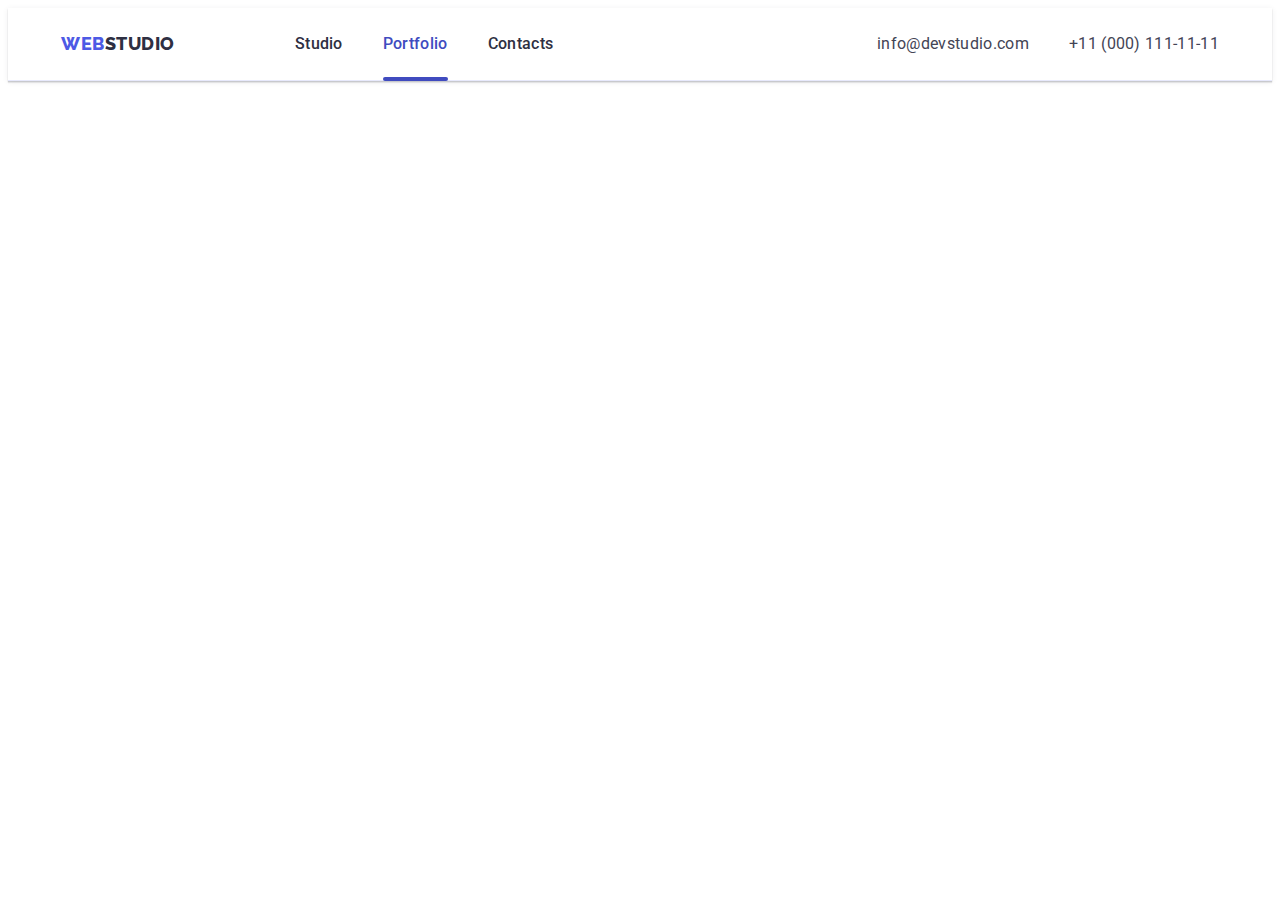
==== portfolio.html @ cad0b364 "First commit" ====
<!DOCTYPE html>
<html lang="en">
  <head>
    <meta charset="UTF-8" />
    <meta http-equiv="X-UA-Compatible" content="IE=edge" />
    <meta name="viewport" content="width=device-width, initial-scale=1.0" />
    <link rel="preconnect" href="https://fonts.googleapis.com" />
    <link rel="preconnect" href="https://fonts.gstatic.com" crossorigin />
    <link
      href="https://fonts.googleapis.com/css2?family=Raleway:wght@800&family=Roboto:wght@400;500;700&display=swap"
      rel="stylesheet"
    />
    <link
      rel="stylesheet"
      href="https://cdnjs.cloudflare.com/ajax/libs/modern-normalize/2.0.0/modern-normalize.min.css"
      integrity="sha512-4xo8blKMVCiXpTaLzQSLSw3KFOVPWhm/TRtuPVc4WG6kUgjH6J03IBuG7JZPkcWMxJ5huwaBpOpnwYElP/m6wg=="
      crossorigin="anonymous"
      referrerpolicy="no-referrer"
    />
    <link rel="stylesheet" href="./css/styles.css" />
    <link rel="stylesheet" href="./css/media.css" />
    <title>WebStudio Portfolio</title>
  </head>
  <body>
    <header class="page-header">
      <div class="container header-container">
        <nav class="header-navigation">
          <a href="./index.html" class="header-logo link"
            >Web<span class="header-logo-span">Studio</span></a
          >
          <ul class="header-menu list">
            <li class="header-menu-item">
              <a href="./index.html" class="header-menu-link link">Studio</a>
            </li>
            <li class="header-menu-item">
              <a href="./portfolio.html" class="header-menu-link link current"
                >Portfolio</a
              >
            </li>
            <li class="header-menu-item">
              <a href="" class="header-menu-link link">Contacts</a>
            </li>
          </ul>
        </nav>
        <address class="header-address">
          <ul class="header-menu-address list">
            <li class="header-menu-address-item">
              <a
                href="mailto:info@devstudio.com"
                class="header-address-link link"
                >info@devstudio.com</a
              >
            </li>
            <li class="header-menu-address-item">
              <a href="tel:+110001111111" class="header-address-link link"
                >+11 (000) 111-11-11</a
              >
            </li>
          </ul>
        </address>

        <button type="button" class="mobile-header-burger" data-menu-open>
          <svg class="mobile-burger-svg" height="32" width="32">
            <use href="./images/icons.svg#icon-mobile-burger"></use>
          </svg>
        </button>
      </div>

      <div class="mobile-menu is-hidden" data-menu>
        <div>
          <button
            type="button"
            class="modal-btn mobile-menu-close-btn"
            data-menu-close
          >
            <svg width="8" height="8" class="modal-btn-icon">
              <use href="./images/icons.svg#icon-close"></use>
            </svg>
          </button>

          <ul class="mobile-menu-list list">
            <li class="mobile-menu-item">
              <a href="./index.html" class="mobile-menu-link link">Studio</a>
            </li>
            <li class="mobile-menu-item">
              <a href="./portfolio.html" class="mobile-menu-link link current"
                >Portfolio</a
              >
            </li>
            <li class="mobile-menu-item">
              <a href="" class="mobile-menu-link link">Contacts</a>
            </li>
          </ul>
        </div>

        <div class="mobile-address-soc-container">
          <address class="mobile-menu-address">
            <ul class="mobile-menu-adr-list list">
              <li class="mobile-menu-adr-item">
                <a
                  href="tel:+110001111111"
                  class="mobile-address-link current-address-link link"
                  >+11 (000) 111-11-11</a
                >
              </li>
              <li class="mobile-menu-adr-item">
                <a
                  href="mailto:info@devstudio.com"
                  class="mobile-address-link link"
                  >info@devstudio.com</a
                >
              </li>
            </ul>
          </address>

          <div class="mobile-soc-container">
            <ul class="list mobile-menu-social-list">
              <li class="mobile-menu-social-item">
                <a href="" class="mobile-menu-social-link">
                  <svg width="24" height="24" class="mobile-menu-social-icon">
                    <use href="./images/icons.svg#icon-instagram"></use>
                  </svg>
                </a>
              </li>
              <li class="mobile-menu-social-item">
                <a href="" class="mobile-menu-social-link">
                  <svg width="24" height="24" class="mobile-menu-social-icon">
                    <use href="./images/icons.svg#icon-twitter"></use>
                  </svg>
                </a>
              </li>
              <li class="mobile-menu-social-item">
                <a href="" class="mobile-menu-social-link">
                  <svg width="24" height="24" class="mobile-menu-social-icon">
                    <use href="./images/icons.svg#icon-facebook"></use>
                  </svg>
                </a>
              </li>
              <li class="mobile-menu-social-item">
                <a href="" class="mobile-menu-social-link">
                  <svg width="24" height="24" class="mobile-menu-social-icon">
                    <use href="./images/icons.svg#icon-linkedin"></use>
                  </svg>
                </a>
              </li>
            </ul>
          </div>
        </div>
      </div>
    </header>

    <main>
      <!-- <section class="portfolio-projects">
        <div class="container portfolio-container">
          <h1 class="visually-hidden">Portfolio filter</h1>
          <ul class="portfolio-filter-list list">
            <li class="filter-list-item">
              <button type="button" class="filter-list-btn">All</button>
            </li>
            <li class="filter-list-item">
              <button type="button" class="filter-list-btn">Web Site</button>
            </li>
            <li class="filter-list-item">
              <button type="button" class="filter-list-btn">App</button>
            </li>
            <li class="filter-list-item">
              <button type="button" class="filter-list-btn">Design</button>
            </li>
            <li class="filter-list-item">
              <button type="button" class="filter-list-btn">Marketing</button>
            </li>
          </ul>

          <ul class="portfolio-projects-list list">
            <li class="projects-list-item">
              <a href="" class="projects-links link">
                <div class="project-image-container">
                  <img
                    src="./images/portfolio_1.jpg"
                    alt="Example of cashless payment on iPhone"
                    width="360"
                    height="300"
                  />
                  <p class="project-cover-text">
                    14 Stylish and User-Friendly App Design Concepts · Task
                    Manager App · Calorie Tracker App · Exotic Fruit Ecommerce
                    App · Cloud Storage App
                  </p>
                </div>
                <div class="project-item-container">
                  <h2 class="projects-list-title">
                    Banking App Interface Concept
                  </h2>
                  <p class="projects-list-text">App</p>
                </div></a
              >
            </li>
            <li class="projects-list-item">
              <a href="" class="projects-links link">
                <div class="project-image-container">
                  <img
                    src="./images/portfolio_2.jpg"
                    alt="Example of cashless payment on iPhone"
                    width="360"
                    height="300"
                  />
                  <p class="project-cover-text">
                    14 Stylish and User-Friendly App Design Concepts · Task
                    Manager App · Calorie Tracker App · Exotic Fruit Ecommerce
                    App · Cloud Storage App
                  </p>
                </div>
                <div class="project-item-container">
                  <h2 class="projects-list-title">Cashless Payment</h2>
                  <p class="projects-list-text">Marketing</p>
                </div></a
              >
            </li>
            <li class="projects-list-item">
              <a href="" class="projects-links link">
                <div class="project-image-container">
                  <img
                    src="./images/portfolio_3.jpg"
                    alt="Example of cashless payment on iPhone"
                    width="360"
                    height="300"
                  />
                  <p class="project-cover-text">
                    14 Stylish and User-Friendly App Design Concepts · Task
                    Manager App · Calorie Tracker App · Exotic Fruit Ecommerce
                    App · Cloud Storage App
                  </p>
                </div>
                <div class="project-item-container">
                  <h2 class="projects-list-title">Meditation App</h2>
                  <p class="projects-list-text">App</p>
                </div></a
              >
            </li>
            <li class="projects-list-item">
              <a href="" class="projects-links link">
                <div class="project-image-container">
                  <img
                    src="./images/portfolio_4.jpg"
                    alt="Example of cashless payment on iPhone"
                    width="360"
                    height="300"
                  />
                  <p class="project-cover-text">
                    14 Stylish and User-Friendly App Design Concepts · Task
                    Manager App · Calorie Tracker App · Exotic Fruit Ecommerce
                    App · Cloud Storage App
                  </p>
                </div>
                <div class="project-item-container">
                  <h2 class="projects-list-title">Taxi Service</h2>
                  <p class="projects-list-text">Marketing</p>
                </div></a
              >
            </li>
            <li class="projects-list-item">
              <a href="" class="projects-links link">
                <div class="project-image-container">
                  <img
                    src="./images/portfolio_5.jpg"
                    alt="Example of cashless payment on iPhone"
                    width="360"
                    height="300"
                  />
                  <p class="project-cover-text">
                    14 Stylish and User-Friendly App Design Concepts · Task
                    Manager App · Calorie Tracker App · Exotic Fruit Ecommerce
                    App · Cloud Storage App
                  </p>
                </div>
                <div class="project-item-container">
                  <h2 class="projects-list-title">Screen Illustrations</h2>
                  <p class="projects-list-text">Design</p>
                </div></a
              >
            </li>
            <li class="projects-list-item">
              <a href="" class="projects-links link">
                <div class="project-image-container">
                  <img
                    src="./images/portfolio_6.jpg"
                    alt="Example of cashless payment on iPhone"
                    width="360"
                    height="300"
                  />
                  <p class="project-cover-text">
                    14 Stylish and User-Friendly App Design Concepts · Task
                    Manager App · Calorie Tracker App · Exotic Fruit Ecommerce
                    App · Cloud Storage App
                  </p>
                </div>
                <div class="project-item-container">
                  <h2 class="projects-list-title">Online Courses</h2>
                  <p class="projects-list-text">Marketing</p>
                </div></a
              >
            </li>
            <li class="projects-list-item">
              <a href="" class="projects-links link">
                <div class="project-image-container">
                  <img
                    src="./images/portfolio_7.jpg"
                    alt="Example of cashless payment on iPhone"
                    width="360"
                    height="300"
                  />
                  <p class="project-cover-text">
                    14 Stylish and User-Friendly App Design Concepts · Task
                    Manager App · Calorie Tracker App · Exotic Fruit Ecommerce
                    App · Cloud Storage App
                  </p>
                </div>
                <div class="project-item-container">
                  <h2 class="projects-list-title">Instagram Stories Concept</h2>
                  <p class="projects-list-text">Design</p>
                </div></a
              >
            </li>
            <li class="projects-list-item">
              <a href="" class="projects-links link">
                <div class="project-image-container">
                  <img
                    src="./images/portfolio_8.jpg"
                    alt="Example of cashless payment on iPhone"
                    width="360"
                    height="300"
                  />
                  <p class="project-cover-text">
                    14 Stylish and User-Friendly App Design Concepts · Task
                    Manager App · Calorie Tracker App · Exotic Fruit Ecommerce
                    App · Cloud Storage App
                  </p>
                </div>
                <div class="project-item-container">
                  <h2 class="projects-list-title">Organic Food</h2>
                  <p class="projects-list-text">Web Site</p>
                </div></a
              >
            </li>
            <li class="projects-list-item">
              <a href="" class="projects-links link">
                <div class="project-image-container">
                  <img
                    src="./images/portfolio_9.jpg"
                    alt="Example of cashless payment on iPhone"
                    width="360"
                    height="300"
                  />
                  <p class="project-cover-text">
                    14 Stylish and User-Friendly App Design Concepts · Task
                    Manager App · Calorie Tracker App · Exotic Fruit Ecommerce
                    App · Cloud Storage App
                  </p>
                </div>
                <div class="project-item-container">
                  <h2 class="projects-list-title">Fresh Coffee</h2>
                  <p class="projects-list-text">Web Site</p>
                </div></a
              >
            </li>
          </ul>
        </div>
      </section> -->
    </main>

    <!-- <footer class="page-footer">
      <div class="container footer-container">
        <div class="footer-logo-container">
          <a href="./index.html" class="footer-logo link"
            >Web<span class="footer-logo-span">Studio</span></a
          >
          <p class="footer-text">
            Increase the flow of customers and sales for your business with
            digital marketing & growth solutions.
          </p>
        </div>
        <div class="footer-social-container">
          <p class="footer-subtitle">Social media</p>
          <ul class="list footer-social-list">
            <li class="footer-social-item">
              <a href="" class="link footer-social-link">
                <svg width="24" height="24" class="footer-icon">
                  <use href="./images/icons.svg#icon-instagram"></use>
                </svg>
              </a>
            </li>
            <li class="footer-social-item">
              <a href="" class="link footer-social-link">
                <svg width="24" height="24" class="footer-icon">
                  <use href="./images/icons.svg#icon-twitter"></use>
                </svg>
              </a>
            </li>
            <li class="footer-social-item">
              <a href="" class="link footer-social-link">
                <svg width="24" height="24" class="footer-icon">
                  <use href="./images/icons.svg#icon-facebook"></use>
                </svg>
              </a>
            </li>
            <li class="footer-social-item">
              <a href="" class="link footer-social-link">
                <svg width="24" height="24" class="footer-icon">
                  <use href="./images/icons.svg#icon-linkedin"></use>
                </svg>
              </a>
            </li>
          </ul>
        </div>
        <div class="footer-submit">
          <p class="footer-subtitle">Subscribe</p>
          <form class="footer-submit-form">
            <label class="footer-submit-label" for="footer-email">
              <input
                type="email"
                class="footer-submit-input"
                placeholder="E-mail"
                name="footer-email"
                id="footer-email"
            /></label>
            <button type="submit" class="footer-submit-button">
              Subscribe
              <svg width="24" height="24" class="footer-submit-icon">
                <use href="./images/icons.svg#icon-submit"></use>
              </svg>
            </button>
          </form>
        </div>
      </div>
    </footer> -->

    <script src="./js/mobile-menu.js"></script>
  </body>
</html>
---- css/styles.css ----
:root {
  --primary-brand-color: #4d5ae5;
  --pressed-state-color: #404bbf;
  --main-header-color: #2e2f42;
  --main-text-color: #434455;
  --alternative-white-color: #f4f4fd;
  --accent-white-color: #e7e9fc;
  --white-color: #ffffff;
  --icons-static-state: #8e8f99;
  --icons-pressed-green: #31d0aa;
  --modal-background: #fcfcfc;
}

body {
  font-family: "Roboto", sans-serif;
  color: var(--main-text-color);
  background-color: var(--white-color);
}
.link {
  text-decoration: none;
}
.list {
  list-style-type: none;
  margin-top: 0;
  margin-bottom: 0;
  padding-left: 0;
}
.visually-hidden {
  position: absolute;
  width: 1px;
  height: 1px;
  margin: -1px;
  border: 0;
  padding: 0;
  white-space: nowrap;
  clip-path: inset(100%);
  clip: rect(0 0 0 0);
  overflow: hidden;
}

p,
h1,
h2,
h3,
h4,
h5,
h6 {
  margin-top: 0;
  margin-bottom: 0;
}

img {
  display: block;
}

.container {
  width: 100%;
  max-width: 428px;
  padding-left: 15px;
  padding-right: 15px;
  margin: 0 auto;
}

/*-----------HEADER--------------*/
.page-header {
  border-bottom: 1px solid #e7e9fc;
  box-shadow: 0px 2px 1px rgba(46, 47, 66, 0.08),
    0px 1px 1px rgba(46, 47, 66, 0.16), 0px 1px 6px rgba(46, 47, 66, 0.08);
}
.header-container {
  display: flex;
  align-items: center;
}

.header-address {
  font-style: normal;
  display: flex;
  align-items: center;
}

.header-navigation {
  display: flex;
  align-items: center;
  flex-grow: 1;
}

.header-logo {
  font-family: "Raleway", sans-serif;
  font-weight: 800;
  font-size: 18px;
  line-height: 1.17;
  letter-spacing: 0.03em;
  text-transform: uppercase;
  color: var(--primary-brand-color);
  text-decoration: none;
  display: flex;
  align-items: center;
}

.mobile-header-burger {
  display: block;
  background-color: transparent;
  border: none;
  margin: 24px 0 24px auto;
  cursor: pointer;
}

.mobile-burger-svg {
  stroke: var(--main-header-color);
}

.header-menu {
  display: none;
}
.header-menu-address {
  display: none;
}
.header-menu-item {
}

.header-menu-link {
  display: block;
  padding: 24px 0;
}

.header-logo-span {
  color: var(--main-header-color);
}

.header-menu-link {
  font-weight: 500;
  font-size: 16px;
  line-height: 1.5;
  letter-spacing: 0.02em;
  color: var(--main-header-color);
  transition: color 250ms cubic-bezier(0.4, 0, 0.2, 1);
}

.header-menu-link:hover,
.header-menu-link:focus {
  color: var(--pressed-state-color);
}

.header-address-link:hover,
.header-address-link:focus {
  color: var(--pressed-state-color);
}

/*-----MOBILE MENU-----*/

.mobile-menu {
  overflow: auto;
  position: fixed;
  display: flex;
  justify-content: space-between;
  flex-direction: column;
  top: 0;
  z-index: 2;
  width: 100vw;
  height: 100vh;
  background-color: var(--white-color);
  padding-left: 40px;
  transition: transform 250ms cubic-bezier(0.4, 0, 0.2, 1);
}

.mobile-menu.is-hidden {
  transform: translateX(100%);
}

.modal-btn.mobile-menu-close-btn {
  display: block;
  position: static;
  margin: 24px 24px 32px auto;
  background-color: var(--alternative-white-color);
  border-color: rgba(46, 47, 66, 0.1);
}

.mobile-menu-item {
  margin-bottom: 40px;
}
.mobile-menu-link {
  color: var(--main-header-color);
  font-size: 36px;
  font-weight: 700;
  line-height: 40px;
  letter-spacing: 0.02em;
  text-transform: capitalize;
}

.mobile-menu-address {
  font-style: normal;
}

.mobile-menu-adr-item:not(:last-child) {
  margin-bottom: 40px;
}

.mobile-address-link.current-address-link {
  color: var(--primary-brand-color);
  font-size: 36px;
  font-weight: 700;
  line-height: 40px;
  letter-spacing: 0.02em;
  text-transform: capitalize;
}

.mobile-address-link {
  display: block;
  color: var(--main-text-color);
  text-decoration: none;
  font-size: 20px;
  font-weight: 500;
  line-height: 24px;
  letter-spacing: 0.02em;
}

.mobile-address-soc-container {
  display: flex;
  flex-direction: column;
  gap: 40px;
}

.mobile-menu-social-list {
  display: flex;
  gap: 56px;
  margin-bottom: 40px;
  align-items: center;
}
.mobile-menu-social-item {
  width: 40px;
  height: 40px;
}
.mobile-menu-social-link {
  display: flex;
  justify-content: center;
  align-items: center;
  width: 100%;
  height: 100%;
  background-color: var(--primary-brand-color);
  border-radius: 50%;
  transition: background-color 250ms cubic-bezier(0.4, 0, 0.2, 1);
}
.mobile-menu-social-icon {
  fill: var(--alternative-white-color);
}

.current {
  position: relative;
  color: var(--pressed-state-color);
}

/*------------WELCOME SECTION--------------*/
.welcome {
  padding: 112px 0;
  background-image: linear-gradient(
      rgba(46, 47, 66, 0.7),
      rgba(46, 47, 66, 0.7)
    ),
    url(../images/welcome_background_mob.jpg);
  background-repeat: no-repeat;
  background-position: center;
  background-size: cover;
  margin: 0 auto;
}
.welcome-title {
  font-size: 36px;
  font-weight: 700;
  line-height: 1.11;
  letter-spacing: 0.72px;
  text-align: center;
  text-transform: capitalize;
  max-width: 320px;
  margin: 0 auto;
  color: var(--white-color);
  margin-bottom: 72px;
}

.welcome-btn {
  font-family: "Roboto", sans-serif;
  font-weight: 500;
  font-size: 16px;
  line-height: 1.5;
  letter-spacing: 0.04em;
  color: var(--white-color);
  background-color: var(--primary-brand-color);
  cursor: pointer;
  display: block;
  border-radius: 4px;
  border: none;
  padding: 16px 32px;
  margin: 0 auto;
  min-width: 169px;
  transition: background-color 250ms cubic-bezier(0.4, 0, 0.2, 1);
}

.welcome-btn:hover,
.welcome-btn:focus {
  background-color: var(--pressed-state-color);
}

/*----------------BENEFITS--------------*/
.benefits {
  padding: 96px 0;
}

.benefits-list {
  display: flex;
  flex-direction: column;
  align-items: center;
  gap: 72px;
}

.benefits-list-item {
  max-width: 396px;
}

.benefits-list-title {
  font-size: 36px;
  font-weight: 700;
  line-height: 1.11;
  letter-spacing: 0.02em;
  text-transform: capitalize;
  margin-bottom: 8px;
  color: var(--main-header-color);
  text-align: center;
}

.benefits-list-text {
  font-size: 16px;
  font-weight: 500;
  line-height: 1.5;
  letter-spacing: 0.02em;
  color: var(--main-text-color);
}

.benefits-icon {
  display: none;
}

/*----------ABOUT US------------*/
.aboutus {
  display: none;
}
/*------------OUR TEAM------------------*/
.team {
  padding: 96px 0;
  background-color: var(--alternative-white-color);
}

.team-list {
  display: flex;
  flex-direction: column;
  gap: 72px;
  align-items: center;
}

.team-list-item {
  background-color: var(--white-color);
  max-width: 264px;
  border-radius: 0px 0px 4px 4px;
  box-shadow: 0px 2px 1px 0px rgba(46, 47, 66, 0.08),
    0px 1px 1px 0px rgba(46, 47, 66, 0.16),
    0px 1px 6px 0px rgba(46, 47, 66, 0.08);
}

.team-title {
  font-weight: 700;
  font-size: 36px;
  line-height: 1.11;
  text-align: center;
  letter-spacing: 0.02em;
  color: var(--main-header-color);
  text-transform: capitalize;
  margin-bottom: 72px;
}

.team-list-item-subtitle {
  font-weight: 500;
  font-size: 20px;
  line-height: 1.2;
  text-align: center;
  letter-spacing: 0.02em;
  color: var(--main-header-color);
  text-align: center;
  margin-bottom: 8px;
}

.team-list-item-text {
  font-size: 16px;
  line-height: 1.5;
  text-align: center;
  letter-spacing: 0.02em;
  color: var(--main-text-color);
  text-align: center;
}

.team-social-list {
  display: flex;
  flex-direction: row;
  gap: 24px;
  align-items: center;
  justify-content: center;
  margin-top: 8px;
}

.team-social-link {
  display: flex;
  justify-content: center;
  align-items: center;
  width: 100%;
  height: 100%;
  background-color: var(--primary-brand-color);
  border-radius: 50%;
  transition: background-color 250ms cubic-bezier(0.4, 0, 0.2, 1);
}

.team-social-icon {
  fill: var(--alternative-white-color);
}

.team-social-link:hover,
.team-social-link:focus {
  background-color: var(--pressed-state-color);
}

.team-social-item {
  width: 40px;
  height: 40px;
}

.team-member {
  padding: 32px 0;
}

/*--------------------CUSTOMERS-----------------*/

.customers {
  padding: 96px 0;
}

.customers-title {
  font-weight: 700;
  font-size: 36px;
  line-height: 1.11;
  text-align: center;
  letter-spacing: 0.02em;
  text-transform: capitalize;
  color: var(--main-header-color);
  margin-bottom: 72px;
}

.customers-list {
  display: flex;
  gap: 72px 16px;
  align-items: center;
  justify-content: center;
  flex-wrap: wrap;
}

.customers-list-item {
  width: calc((100% - 16px) / 2);
  height: 88px;
}

.customers-list-link {
  display: flex;
  align-items: center;
  justify-content: center;
  color: var(--icons-static-state);
  border: 1px solid var(--icons-static-state);
  border-radius: 4px;
  height: 100%;
  transition: border-color 250ms cubic-bezier(0.4, 0, 0.2, 1),
    color 250ms cubic-bezier(0.4, 0, 0.2, 1);
}

.customers-list-link:hover,
.customers-list-link:focus {
  color: var(--pressed-state-color);
  border-color: var(--pressed-state-color);
}

.customer-icon {
  fill: currentColor;
}

/*-------------------FOOTER----------------*/
.page-footer {
  padding: 96px 0;
  background-color: var(--main-header-color);
}

/* .page-footer {
  padding: 100px 0;
} */

.footer-text {
  font-size: 16px;
  line-height: 1.5;
  letter-spacing: 0.02em;
  color: var(--alternative-white-color);
  max-width: 264px;
}

.footer-logo {
  font-family: "Raleway", sans-serif;
  font-style: normal;
  font-weight: 800;
  font-size: 18px;
  line-height: 1.17;
  letter-spacing: 0.03em;
  text-transform: uppercase;
  color: var(--primary-brand-color);
  display: inline-block;
  margin-bottom: 16px;
}

.footer-logo-span {
  color: var(--alternative-white-color);
}

.footer-subtitle {
  color: var(--white-color);
  font-weight: 500;
  font-size: 16px;
  line-height: 1.5;
  margin-bottom: 16px;
  letter-spacing: 0.02em;
  text-align: center;
}

.footer-social-list {
  display: flex;
  gap: 16px;
}

.footer-social-item {
  width: 40px;
  height: 40px;
}
.footer-social-link {
  display: flex;
  width: 100%;
  height: 100%;

  background-color: var(--primary-brand-color);
  border-radius: 50%;
  transition: background-color 250ms cubic-bezier(0.4, 0, 0.2, 1);
  align-items: center;
  justify-content: center;
}

/* .footer-social-container {
  margin-right: 80px;
} */

.footer-icon {
  fill: var(--alternative-white-color);
}

.footer-social-link:hover,
.footer-social-link:focus {
  background-color: var(--icons-pressed-green);
}

.footer-container {
  display: flex;
  flex-direction: column;
  gap: 72px;
  align-items: center;
}

.footer-logo-container {
  display: flex;
  flex-direction: column;
  align-items: center;
}

/* .footer-logo-container {
  margin-right: 120px;
} */

.footer-submit-form {
  display: flex;
  flex-direction: column;
  align-items: center;
  gap: 16px;
}

/* .footer-submit-form {
  display: flex;
  gap: 24px;
} */

.footer-submit-label {
}

.footer-submit-button:hover,
.footer-submit-button:focus {
  background-color: var(--pressed-state-color);
}

.footer-submit-input {
  width: 398px;
  height: 40px;
  background-color: transparent;
  border: 1px solid rgba(255, 255, 255, 0.6);
  border-radius: 4px;
  padding-left: 16px;
  font-weight: 400;
  font-size: 12px;
  line-height: 1.5;
  letter-spacing: 0.04em;
  color: rgba(255, 255, 255, 0.3);
  filter: drop-shadow(0px 4px 4px rgba(0, 0, 0, 0.15));
}

/* .footer-submit-input {
  width: 264px;
  height: 40px;
  background-color: transparent;
  border: 1px solid var(--white-color);
  border-radius: 4px;
  padding-left: 16px;
  font-weight: 400;
  font-size: 12px;
  line-height: 1.5;
  letter-spacing: 0.04em;
  color: var(--white-color);
  filter: drop-shadow(0px 4px 4px rgba(0, 0, 0, 0.15));
} */

.footer-submit-input::placeholder {
  color: rgba(255, 255, 255, 0.3);
}

/* .footer-submit-input::placeholder {
  color: var(--white-color);
} */

.footer-submit-button {
  max-width: 165px;
  height: 40px;
  background-color: var(--primary-brand-color);
  color: var(--white-color);
  border: none;
  border-radius: 4px;
  display: flex;
  align-items: center;
  justify-content: center;
  font-style: normal;
  font-weight: 500;
  font-size: 16px;
  line-height: 1.5;
  letter-spacing: 0.04em;
  transition: background-color 250ms cubic-bezier(0.4, 0, 0.2, 1);
  cursor: pointer;
}

.footer-submit-icon {
  margin-left: 16px;
  fill: var(--white-color);
}

.footer-input-container {
  display: flex;
  flex-direction: column;
}
/*----------PORTFOLIO FILTER--------------*/
.portfolio-projects {
  padding-top: 96px;
  padding-bottom: 120px;
}

.portfolio-filter-list {
  display: flex;
  gap: 24px;
  align-items: center;
  justify-content: center;
  margin-bottom: 72px;
}

.filter-list-btn {
  font-family: "Roboto", sans-serif;
  font-weight: 500;
  font-size: 16px;
  line-height: 1.5;
  text-align: center;
  letter-spacing: 0.04em;
  color: var(--primary-brand-color);
  background-color: var(--alternative-white-color);
  border: 1px solid var(--accent-white-color);
  cursor: pointer;
  padding: 12px 24px;
  border-radius: 4px;
  border: 1px solid #e7e9fc;
  transition: color 250ms cubic-bezier(0.4, 0, 0.2, 1),
    background-color 250ms cubic-bezier(0.4, 0, 0.2, 1),
    border-color 250ms cubic-bezier(0.4, 0, 0.2, 1),
    box-shadow 250ms cubic-bezier(0.4, 0, 0.2, 1);
}

.filter-list-btn:hover,
.filter-list-btn:focus {
  color: var(--white-color);
  background-color: var(--pressed-state-color);
  border: 1px solid transparent;
  box-shadow: 0px 3px 1px rgba(0, 0, 0, 0.1), 0px 2px 1px rgba(0, 0, 0, 0.08),
    0px 2px 2px rgba(0, 0, 0, 0.12);
}

/*------------PORTFOLIO PROJECTS---------------*/
.project-image-container {
  position: relative;
  overflow: hidden;
}

.projects-links {
  display: block;
  transition: box-shadow 250ms cubic-bezier(0.4, 0, 0.2, 1);
}

.project-cover-block {
}

.projects-links:hover .project-cover-text,
.projects-links:focus .project-cover-text {
  transform: translateY(0);
}

.project-cover-text {
  font-size: 16px;
  line-height: 1.5;
  letter-spacing: 0.02em;
  color: var(--alternative-white-color);
  position: absolute;
  background-color: var(--primary-brand-color);
  top: 0;
  left: 0;
  padding: 40px 32px;
  height: 100%;
  transform: translateY(100%);
  transition: transform 250ms cubic-bezier(0.4, 0, 0.2, 1);
}
.portfolio-projects-list {
  display: flex;
  flex-wrap: wrap;
  column-gap: 24px;
  row-gap: 48px;
  justify-content: center;
}

.projects-list-title {
  font-weight: 500;
  font-size: 20px;
  line-height: 1.2;
  letter-spacing: 0.02em;
  margin-bottom: 8px;
  color: var(--main-header-color);
}

.projects-list-text {
  font-size: 16px;
  line-height: 1.5;
  letter-spacing: 0.02em;
  color: var(--main-text-color);
}

.projects-list-item {
}

.project-item-container {
  padding: 32px 16px;
  border: 1px solid #e7e9fc;
  border-top: none;
}

.projects-links:hover,
.projects-links:focus {
  box-shadow: 0px 1px 6px rgba(46, 47, 66, 0.08),
    0px 1px 1px rgba(46, 47, 66, 0.16), 0px 2px 1px rgba(46, 47, 66, 0.08);
}

/*----------------BACKDROP------------*/
.backdrop {
  width: 100%;
  height: 100%;
  background-color: rgba(46, 47, 66, 0.4);
  position: fixed;
  top: 0;
  transition: opacity 250ms cubic-bezier(0.4, 0, 0.2, 1),
    visibility 250ms cubic-bezier(0.4, 0, 0.2, 1);
}

.modal {
  position: absolute;
  top: 50%;
  left: 50%;
  transform: translate(-50%, -50%) scaleY(1);
  transition: transform 250ms cubic-bezier(0.4, 0, 0.2, 1);
  width: 392px;
  min-height: 584px;
  background-color: var(--modal-background);
  border-radius: 4px;
  box-shadow: 0px 1px 1px rgba(0, 0, 0, 0.14), 0px 1px 3px rgba(0, 0, 0, 0.12),
    0px 2px 1px rgba(0, 0, 0, 0.2);
  padding: 72px 16px 24px 16px;
}

.modal-subtitle {
  font-style: normal;
  font-weight: 500;
  font-size: 16px;
  line-height: 1.5;
  text-align: center;
  letter-spacing: 0.02em;
  margin-bottom: 16px;
  color: var(--main-header-color);
}

.backdrop.is-hidden .modal {
  transform: translate(-50%, -50%) scaleY(0);
}

.modal-btn {
  display: flex;
  align-items: center;
  justify-content: center;
  padding: 0;
  cursor: pointer;
  fill: var(--main-header-color);
  border-radius: 50%;
  width: 24px;
  height: 24px;
  border: 1px solid rgba(0, 0, 0, 0.1);
  background-color: var(--accent-white-color);
  position: absolute;
  right: 24px;
  top: 24px;
  transition: background-color 250ms cubic-bezier(0.4, 0, 0.2, 1),
    border 250ms cubic-bezier(0.4, 0, 0.2, 1);
}

.modal-btn-icon {
  transition: fill 250ms cubic-bezier(0.4, 0, 0.2, 1);
}

.modal-btn:hover,
.modal-btn:focus {
  border: none;
  background-color: var(--pressed-state-color);
  fill: var(--white-color);
}

.is-hidden {
  visibility: hidden;
  opacity: 0;
  pointer-events: none;
}
.modal-form {
}

.modal-field {
  margin-bottom: 8px;
}

.modal-field-textarea {
  margin-bottom: 16px;
}
.modal-label {
  font-weight: 400;
  font-size: 12px;
  line-height: 1.17;
  letter-spacing: 0.04em;
  color: var(--icons-static-state);
  margin-bottom: 4px;
  display: block;
}
.input-modal-container {
  position: relative;
}
.modal-input {
  width: 100%;
  height: 40px;
  border: 1px solid rgba(46, 47, 66, 0.4);
  border-radius: 4px;
  padding-left: 38px;
  background-color: transparent;
  transition: border-color 250ms cubic-bezier(0.4, 0, 0.2, 1);
  outline: transparent;
}

.modal-input:hover,
.modal-input:focus {
  border-color: var(--primary-brand-color);
}

.modal-input-icon {
  position: absolute;
  left: 16px;
  top: 50%;
  transform: translateY(-50%);
  fill: var(--main-header-color);
  transition: fill 250ms cubic-bezier(0.4, 0, 0.2, 1);
}

.modal-input:hover + .modal-input-icon,
.modal-input:focus + .modal-input-icon {
  fill: var(--primary-brand-color);
}

.textarea-modal-container {
}

.modal-textarea {
  width: 100%;
  height: 120px;
  outline: transparent;
  padding: 8px 16px;
  resize: none;
  border: 1px solid rgba(46, 47, 66, 0.4);
  border-radius: 4px;
  font-style: normal;
  font-weight: 400;
  font-size: 12px;
  line-height: 1.17;
  letter-spacing: 0.04em;
  transition: border-color 250ms cubic-bezier(0.4, 0, 0.2, 1);
  color: rgba(46, 47, 66, 0.4);
  background-color: transparent;
}

.modal-textarea:hover,
.modal-textarea:focus {
  border-color: var(--primary-brand-color);
}

.modal-textarea::placeholder {
  color: rgba(46, 47, 66, 0.4);
}

.input-modal-container {
}
.input-check {
}

.modal-field-checkbox {
  margin-bottom: 24px;
}

.custom-checkbox-span {
  width: 16px;
  height: 16px;
  border: 1px solid rgba(46, 47, 66, 0.4);
  border-radius: 2px;
  margin-right: 8px;
  fill: transparent;
  display: inline-flex;
  align-items: center;
  justify-content: center;
  cursor: pointer;
  transition: background-color 250ms cubic-bezier(0.4, 0, 0.2, 1),
    fill 250ms cubic-bezier(0.4, 0, 0.2, 1),
    border 250ms cubic-bezier(0.4, 0, 0.2, 1);
}
.input-check:checked + .modal-check-text span {
  background-color: var(--pressed-state-color);
  fill: var(--alternative-white-color);
  border: none;
}

.input-check:focus + .modal-check-text span,
.input-check:hover + .modal-check-text span {
  border-color: var(--pressed-state-color);
}

.modal-check-text {
  font-style: normal;
  font-weight: 400;
  font-size: 12px;
  line-height: 1.17;
  letter-spacing: 0.04em;
  color: var(--icons-static-state);
}

.privacy-link {
  text-decoration: underline;
  color: var(--primary-brand-color);
}

.modal-btn-submit {
  display: block;
  background-color: var(--primary-brand-color);
  border: none;
  min-width: 169px;
  height: 56px;
  border-radius: 4px;
  color: var(--white-color);
  box-shadow: 0px 4px 4px rgba(0, 0, 0, 0.15);
  cursor: pointer;
  transition: background-color 250ms cubic-bezier(0.4, 0, 0.2, 1);
  font-weight: 500;
  line-height: 1.5;
  letter-spacing: 0.04em;
  margin: 0 auto;
}

.modal-btn-submit:hover,
.modal-btn-submit:focus {
  background-color: var(--pressed-state-color);
}
---- css/media.css ----
@media screen and (min-width: 375px) {
  @media (min-device-pixel-ratio: 2),
    (min-resolution: 192dpi),
    (min-resolution: 2dppx) {
    .welcome {
      background-image: linear-gradient(
          rgba(46, 47, 66, 0.7),
          rgba(46, 47, 66, 0.7)
        ),
        url(../images/welcome_background_mob_2x.jpg);
    }
  }
}

@media screen and (min-width: 768px) {
  .mobile-header-burger {
    display: none;
  }
  .header-logo {
    margin-right: 120px;
  }
  .header-menu {
    display: flex;
    align-items: center;
    gap: 40px;
  }
  .header-menu-address {
    display: flex;
    flex-direction: column;
    gap: 12px;
  }
  .header-address-link {
    font-size: 12px;
    line-height: 1.17;
    letter-spacing: 0.04em;
    color: var(--main-text-color);
    transition: color 250ms cubic-bezier(0.4, 0, 0.2, 1);
  }

  .current::after {
    content: "";
    position: absolute;
    width: 100%;
    height: 4px;
    background-color: var(--pressed-state-color);
    border-radius: 2px;
    bottom: -1px;
    left: 0px;
  }

  .welcome {
    background-image: linear-gradient(
        rgba(46, 47, 66, 0.7),
        rgba(46, 47, 66, 0.7)
      ),
      url(../images/welcome_background_tab.jpg);
  }

  @media (min-device-pixel-ratio: 2),
    (min-resolution: 192dpi),
    (min-resolution: 2dppx) {
    .welcome {
      background-image: linear-gradient(
          rgba(46, 47, 66, 0.7),
          rgba(46, 47, 66, 0.7)
        ),
        url(../images/welcome_background_tab_2x.jpg);
    }
  }
  .modal {
    width: 408px;
    margin-left: 24px;
    margin-right: 24px;
  }
  .benefits-list {
    flex-direction: row;
    flex-wrap: wrap;
    gap: 72px 24px;
    min-height: 120px;
    justify-content: center;
  }
  .benefits-list-title {
    text-align: left;
  }
  .benefits-list-item {
    width: calc((100% - 24px) / 2);
  }
  .team-list {
    flex-direction: row;
    gap: 64px 24px;
    flex-wrap: wrap;
    justify-content: center;
  }
  .team-list-item {
    width: calc((100%-24px) / 2);
  }
  .customers-list {
    gap: 72px 24px;
  }
  .customers-list-item {
    width: calc((100% - 48px) / 3);
  }
  .container {
    max-width: 768px;
  }
  .footer-container {
    flex-direction: row;
    gap: 72px 24px;
    flex-wrap: wrap;
    margin-left: 93px;
    align-items: baseline;
  }
  .footer-containet:last-child {
    margin: 0 auto;
  }
  .footer-logo-container {
    align-items: normal;
  }
  .footer-subtitle {
    text-align: left;
  }
  .footer-submit-button {
    min-width: 165px;
  }
  .footer-submit-form {
    flex-direction: row;
  }
  .footer-submit-input {
    width: 264px;
  }
}

@media screen and (min-width: 1158px) {
  .header-menu-address {
    display: flex;
    flex-direction: row;
    gap: 40px;
  }
  .header-address-link {
    font-weight: 400;
    font-size: 16px;
    line-height: 1.5;
    letter-spacing: 0.02em;
    color: var(--main-text-color);
    transition: color 250ms cubic-bezier(0.4, 0, 0.2, 1);
  }
  .welcome {
    padding: 188px 0;
    background-image: linear-gradient(
        rgba(46, 47, 66, 0.7),
        rgba(46, 47, 66, 0.7)
      ),
      url(../images/welcome_background.jpg);
    max-width: 1440px;
  }

  @media (min-device-pixel-ratio: 2),
    (min-resolution: 192dpi),
    (min-resolution: 2dppx) {
    .welcome {
      background-image: linear-gradient(
          rgba(46, 47, 66, 0.7),
          rgba(46, 47, 66, 0.7)
        ),
        url(../images/welcome_background_2x.jpg);
    }
  }

  .welcome-title {
    font-size: 56px;
    line-height: 1.07;
    letter-spacing: 0.02em;
    max-width: 496px;
    margin-bottom: 48px;
  }

  .benefits-list {
    gap: 24px;
    flex-wrap: nowrap;
    align-items: normal;
  }

  .benefits-icon {
    display: flex;
    align-items: center;
    justify-content: center;
    background-color: var(--alternative-white-color);
    border-radius: 4px;
    margin-bottom: 8px;
    width: 264px;
    height: 112px;
  }
  .benefits-list-text {
    max-width: 264;
  }
  .benefits-list-title {
    font-weight: 500;
    font-size: 20px;
    line-height: 1.2;
    letter-spacing: 0.02em;
  }
  .benefits-list-item {
    width: calc((100% - 16px) / 4);
  }
  .benefits {
    padding: 120px 0;
  }
  .aboutus {
    display: block;
    padding-bottom: 120px;
  }
  .aboutus-title {
    font-weight: 700;
    font-size: 36px;
    line-height: 1.11;
    text-align: center;
    letter-spacing: 0.02em;
    text-transform: capitalize;
    color: var(--main-header-color);
    margin-bottom: 72px;
  }

  .aboutus-list {
    display: flex;
    gap: 24px;
  }

  .aboutus-list-item {
    width: calc((100% - 48px) / 3);
  }
  .team {
    padding: 120px 0;
  }
  .team-list-item {
    width: calc((100% - 72px) / 4);
    box-shadow: 0px 1px 6px rgba(46, 47, 66, 0.08),
      0px 1px 1px rgba(46, 47, 66, 0.16), 0px 2px 1px rgba(46, 47, 66, 0.08);
  }
  .customers-list {
    gap: 24px;
  }
  .customers-list-item {
    width: calc((100% - 120px) / 6);
  }
  .customers {
    padding: 120px 0;
  }
  .container {
    max-width: 1158px;
  }
}
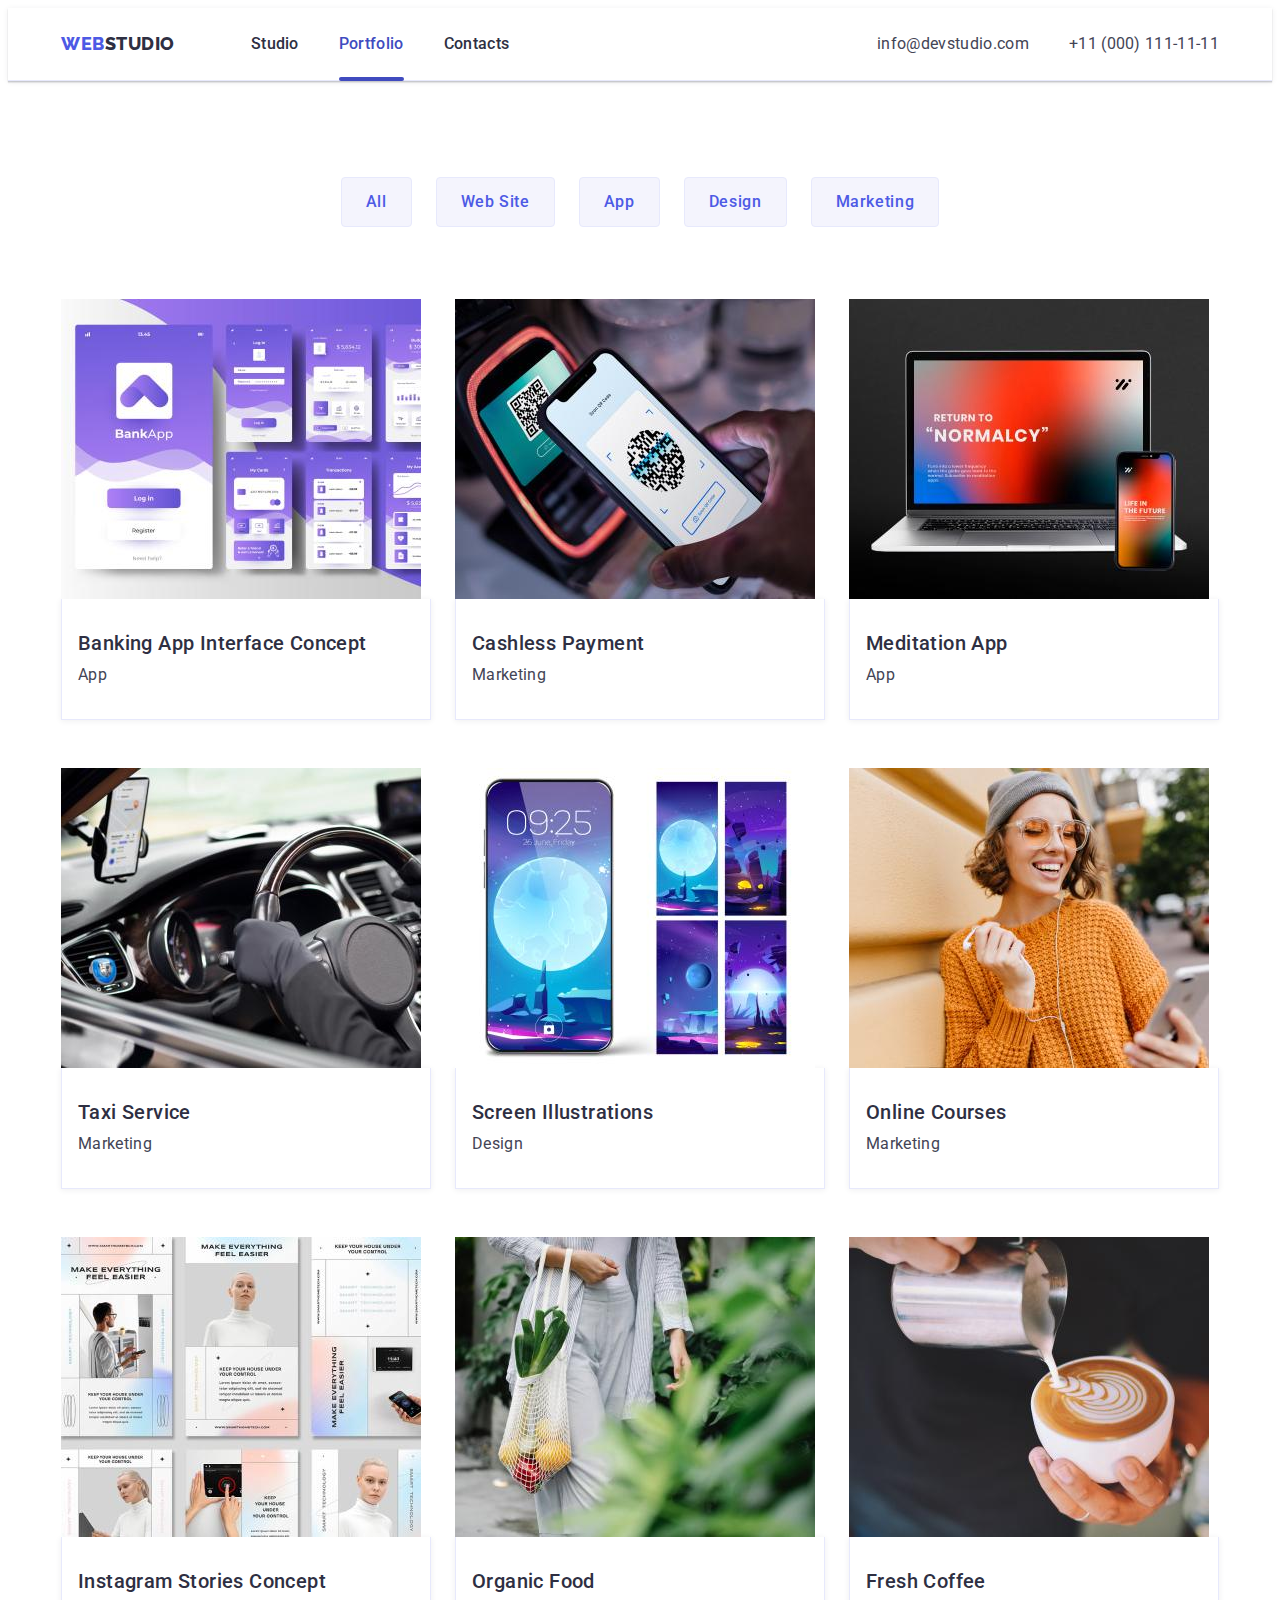
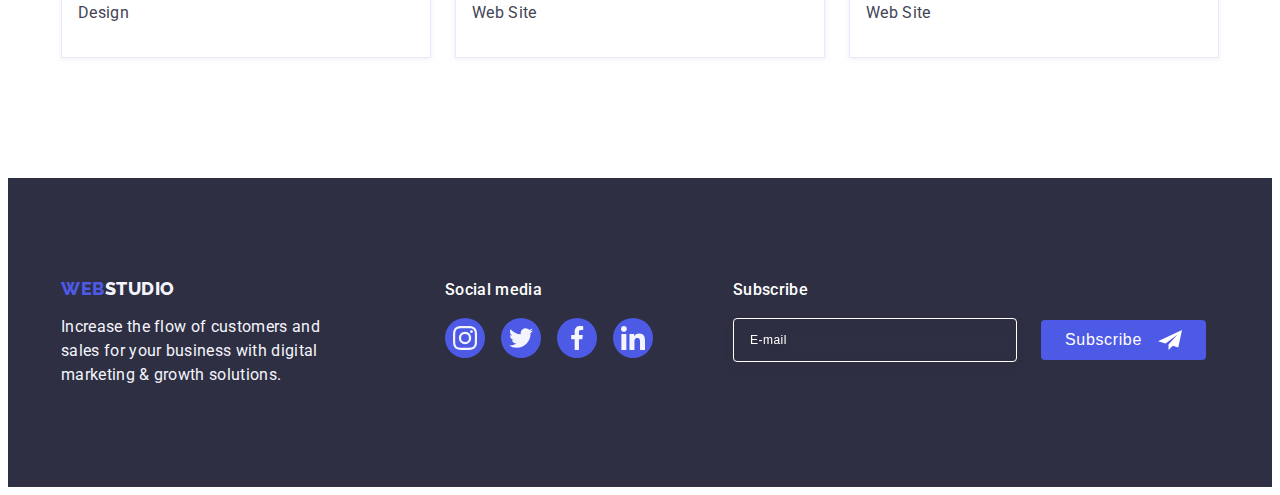
==== commit 77db1b77: "Should be done" ====
--- a/portfolio.html
+++ b/portfolio.html
@@ -150,7 +150,7 @@
     </header>
 
     <main>
-      <!-- <section class="portfolio-projects">
+      <section class="portfolio-projects">
         <div class="container portfolio-container">
           <h1 class="visually-hidden">Portfolio filter</h1>
           <ul class="portfolio-filter-list list">
@@ -175,12 +175,31 @@
             <li class="projects-list-item">
               <a href="" class="projects-links link">
                 <div class="project-image-container">
-                  <img
-                    src="./images/portfolio_1.jpg"
-                    alt="Example of cashless payment on iPhone"
-                    width="360"
-                    height="300"
-                  />
+                  <picture
+                    ><source
+                      srcset="
+                        ./images/portfolio_1.jpg    1x,
+                        ./images/portfolio_1_2x.jpg 2x
+                      "
+                      media="(min-width: 1158px)" />
+                    <source
+                      srcset="
+                        ./images/portfolio_1_tab.jpg    1x,
+                        ./images/portfolio_1_tab_2x.jpg 2x
+                      "
+                      media="(min-width: 768px)" />
+                    <source
+                      srcset="
+                        ./images/portfolio_1_mob.jpg    1x,
+                        ./images/portfolio_1_mob_2x.jpg 2x
+                      "
+                      media="(max-width: 767px)" />
+                    <img
+                      src="./images/portfolio_1_mob.jpg"
+                      alt="Example of cashless payment on iPhone"
+                      width=""
+                      height=""
+                  /></picture>
                   <p class="project-cover-text">
                     14 Stylish and User-Friendly App Design Concepts · Task
                     Manager App · Calorie Tracker App · Exotic Fruit Ecommerce
@@ -198,12 +217,31 @@
             <li class="projects-list-item">
               <a href="" class="projects-links link">
                 <div class="project-image-container">
-                  <img
-                    src="./images/portfolio_2.jpg"
-                    alt="Example of cashless payment on iPhone"
-                    width="360"
-                    height="300"
-                  />
+                  <picture
+                    ><source
+                      srcset="
+                        ./images/portfolio_2.jpg    1x,
+                        ./images/portfolio_2_2x.jpg 2x
+                      "
+                      media="(min-width: 1158px)" />
+                    <source
+                      srcset="
+                        ./images/portfolio_2_tab.jpg    1x,
+                        ./images/portfolio_2_tab_2x.jpg 2x
+                      "
+                      media="(min-width: 768px)" />
+                    <source
+                      srcset="
+                        ./images/portfolio_2_mob.jpg    1x,
+                        ./images/portfolio_2_mob_2x.jpg 2x
+                      "
+                      media="(max-width: 767px)" />
+                    <img
+                      src="./images/portfolio_2_mob.jpg"
+                      alt="Example of cashless payment on iPhone"
+                      width=""
+                      height=""
+                  /></picture>
                   <p class="project-cover-text">
                     14 Stylish and User-Friendly App Design Concepts · Task
                     Manager App · Calorie Tracker App · Exotic Fruit Ecommerce
@@ -219,12 +257,31 @@
             <li class="projects-list-item">
               <a href="" class="projects-links link">
                 <div class="project-image-container">
-                  <img
-                    src="./images/portfolio_3.jpg"
-                    alt="Example of cashless payment on iPhone"
-                    width="360"
-                    height="300"
-                  />
+                  <picture
+                    ><source
+                      srcset="
+                        ./images/portfolio_3.jpg    1x,
+                        ./images/portfolio_3_2x.jpg 2x
+                      "
+                      media="(min-width: 1158px)" />
+                    <source
+                      srcset="
+                        ./images/portfolio_3_tab.jpg    1x,
+                        ./images/portfolio_3_tab_2x.jpg 2x
+                      "
+                      media="(min-width: 768px)" />
+                    <source
+                      srcset="
+                        ./images/portfolio_3_mob.jpg    1x,
+                        ./images/portfolio_3_mob_2x.jpg 2x
+                      "
+                      media="(max-width: 767px)" />
+                    <img
+                      src="./images/portfolio_3_mob.jpg"
+                      alt="Example of cashless payment on iPhone"
+                      width=""
+                      height=""
+                  /></picture>
                   <p class="project-cover-text">
                     14 Stylish and User-Friendly App Design Concepts · Task
                     Manager App · Calorie Tracker App · Exotic Fruit Ecommerce
@@ -240,12 +297,31 @@
             <li class="projects-list-item">
               <a href="" class="projects-links link">
                 <div class="project-image-container">
-                  <img
-                    src="./images/portfolio_4.jpg"
-                    alt="Example of cashless payment on iPhone"
-                    width="360"
-                    height="300"
-                  />
+                  <picture
+                    ><source
+                      srcset="
+                        ./images/portfolio_4.jpg    1x,
+                        ./images/portfolio_4_2x.jpg 2x
+                      "
+                      media="(min-width: 1158px)" />
+                    <source
+                      srcset="
+                        ./images/portfolio_4_tab.jpg    1x,
+                        ./images/portfolio_4_tab_2x.jpg 2x
+                      "
+                      media="(min-width: 768px)" />
+                    <source
+                      srcset="
+                        ./images/portfolio_4_mob.jpg    1x,
+                        ./images/portfolio_4_mob_2x.jpg 2x
+                      "
+                      media="(max-width: 767px)" />
+                    <img
+                      src="./images/portfolio_4_mob.jpg"
+                      alt="Example of cashless payment on iPhone"
+                      width=""
+                      height=""
+                  /></picture>
                   <p class="project-cover-text">
                     14 Stylish and User-Friendly App Design Concepts · Task
                     Manager App · Calorie Tracker App · Exotic Fruit Ecommerce
@@ -261,12 +337,31 @@
             <li class="projects-list-item">
               <a href="" class="projects-links link">
                 <div class="project-image-container">
-                  <img
-                    src="./images/portfolio_5.jpg"
-                    alt="Example of cashless payment on iPhone"
-                    width="360"
-                    height="300"
-                  />
+                  <picture
+                    ><source
+                      srcset="
+                        ./images/portfolio_5.jpg    1x,
+                        ./images/portfolio_5_2x.jpg 2x
+                      "
+                      media="(min-width: 1158px)" />
+                    <source
+                      srcset="
+                        ./images/portfolio_5_tab.jpg    1x,
+                        ./images/portfolio_5_tab_2x.jpg 2x
+                      "
+                      media="(min-width: 768px)" />
+                    <source
+                      srcset="
+                        ./images/portfolio_5_mob.jpg    1x,
+                        ./images/portfolio_5_mob_2x.jpg 2x
+                      "
+                      media="(max-width: 767px)" />
+                    <img
+                      src="./images/portfolio_5_mob.jpg"
+                      alt="Example of cashless payment on iPhone"
+                      width=""
+                      height=""
+                  /></picture>
                   <p class="project-cover-text">
                     14 Stylish and User-Friendly App Design Concepts · Task
                     Manager App · Calorie Tracker App · Exotic Fruit Ecommerce
@@ -282,12 +377,31 @@
             <li class="projects-list-item">
               <a href="" class="projects-links link">
                 <div class="project-image-container">
-                  <img
-                    src="./images/portfolio_6.jpg"
-                    alt="Example of cashless payment on iPhone"
-                    width="360"
-                    height="300"
-                  />
+                  <picture
+                    ><source
+                      srcset="
+                        ./images/portfolio_6.jpg    1x,
+                        ./images/portfolio_6_2x.jpg 2x
+                      "
+                      media="(min-width: 1158px)" />
+                    <source
+                      srcset="
+                        ./images/portfolio_6_tab.jpg    1x,
+                        ./images/portfolio_6_tab_2x.jpg 2x
+                      "
+                      media="(min-width: 768px)" />
+                    <source
+                      srcset="
+                        ./images/portfolio_6_mob.jpg    1x,
+                        ./images/portfolio_6_mob_2x.jpg 2x
+                      "
+                      media="(max-width: 767px)" />
+                    <img
+                      src="./images/portfolio_6_mob.jpg"
+                      alt="Example of cashless payment on iPhone"
+                      width=""
+                      height=""
+                  /></picture>
                   <p class="project-cover-text">
                     14 Stylish and User-Friendly App Design Concepts · Task
                     Manager App · Calorie Tracker App · Exotic Fruit Ecommerce
@@ -303,12 +417,31 @@
             <li class="projects-list-item">
               <a href="" class="projects-links link">
                 <div class="project-image-container">
-                  <img
-                    src="./images/portfolio_7.jpg"
-                    alt="Example of cashless payment on iPhone"
-                    width="360"
-                    height="300"
-                  />
+                  <picture
+                    ><source
+                      srcset="
+                        ./images/portfolio_7.jpg    1x,
+                        ./images/portfolio_7_2x.jpg 2x
+                      "
+                      media="(min-width: 1158px)" />
+                    <source
+                      srcset="
+                        ./images/portfolio_7_tab.jpg    1x,
+                        ./images/portfolio_7_tab_2x.jpg 2x
+                      "
+                      media="(min-width: 768px)" />
+                    <source
+                      srcset="
+                        ./images/portfolio_7_mob.jpg    1x,
+                        ./images/portfolio_7_mob_2x.jpg 2x
+                      "
+                      media="(max-width: 767px)" />
+                    <img
+                      src="./images/portfolio_7_mob.jpg"
+                      alt="Example of cashless payment on iPhone"
+                      width=""
+                      height=""
+                  /></picture>
                   <p class="project-cover-text">
                     14 Stylish and User-Friendly App Design Concepts · Task
                     Manager App · Calorie Tracker App · Exotic Fruit Ecommerce
@@ -324,12 +457,31 @@
             <li class="projects-list-item">
               <a href="" class="projects-links link">
                 <div class="project-image-container">
-                  <img
-                    src="./images/portfolio_8.jpg"
-                    alt="Example of cashless payment on iPhone"
-                    width="360"
-                    height="300"
-                  />
+                  <picture
+                    ><source
+                      srcset="
+                        ./images/portfolio_8.jpg    1x,
+                        ./images/portfolio_8_2x.jpg 2x
+                      "
+                      media="(min-width: 1158px)" />
+                    <source
+                      srcset="
+                        ./images/portfolio_8_tab.jpg    1x,
+                        ./images/portfolio_8_tab_2x.jpg 2x
+                      "
+                      media="(min-width: 768px)" />
+                    <source
+                      srcset="
+                        ./images/portfolio_8_mob.jpg    1x,
+                        ./images/portfolio_8_mob_2x.jpg 2x
+                      "
+                      media="(max-width: 767px)" />
+                    <img
+                      src="./images/portfolio_8_mob.jpg"
+                      alt="Example of cashless payment on iPhone"
+                      width=""
+                      height=""
+                  /></picture>
                   <p class="project-cover-text">
                     14 Stylish and User-Friendly App Design Concepts · Task
                     Manager App · Calorie Tracker App · Exotic Fruit Ecommerce
@@ -345,12 +497,31 @@
             <li class="projects-list-item">
               <a href="" class="projects-links link">
                 <div class="project-image-container">
-                  <img
-                    src="./images/portfolio_9.jpg"
-                    alt="Example of cashless payment on iPhone"
-                    width="360"
-                    height="300"
-                  />
+                  <picture
+                    ><source
+                      srcset="
+                        ./images/portfolio_9.jpg    1x,
+                        ./images/portfolio_9_2x.jpg 2x
+                      "
+                      media="(min-width: 1158px)" />
+                    <source
+                      srcset="
+                        ./images/portfolio_9_tab.jpg    1x,
+                        ./images/portfolio_9_tab_2x.jpg 2x
+                      "
+                      media="(min-width: 768px)" />
+                    <source
+                      srcset="
+                        ./images/portfolio_9_mob.jpg    1x,
+                        ./images/portfolio_9_mob_2x.jpg 2x
+                      "
+                      media="(max-width: 767px)" />
+                    <img
+                      src="./images/portfolio_9_mob.jpg"
+                      alt="Example of cashless payment on iPhone"
+                      width=""
+                      height=""
+                  /></picture>
                   <p class="project-cover-text">
                     14 Stylish and User-Friendly App Design Concepts · Task
                     Manager App · Calorie Tracker App · Exotic Fruit Ecommerce
@@ -365,10 +536,10 @@
             </li>
           </ul>
         </div>
-      </section> -->
+      </section>
     </main>
 
-    <!-- <footer class="page-footer">
+    <footer class="page-footer">
       <div class="container footer-container">
         <div class="footer-logo-container">
           <a href="./index.html" class="footer-logo link"
@@ -432,7 +603,7 @@
           </form>
         </div>
       </div>
-    </footer> -->
+    </footer>
 
     <script src="./js/mobile-menu.js"></script>
   </body>
--- a/css/styles.css
+++ b/css/styles.css
@@ -175,6 +175,9 @@
   border-color: rgba(46, 47, 66, 0.1);
 }
 
+.mobile-soc-container {
+}
+
 .mobile-menu-item {
   margin-bottom: 40px;
 }
@@ -222,6 +225,7 @@
 
 .mobile-menu-social-list {
   display: flex;
+  flex-wrap: wrap;
   gap: 56px;
   margin-bottom: 40px;
   align-items: center;
@@ -576,10 +580,6 @@
   align-items: center;
 }
 
-/* .footer-logo-container {
-  margin-right: 120px;
-} */
-
 .footer-submit-form {
   display: flex;
   flex-direction: column;
@@ -587,12 +587,8 @@
   gap: 16px;
 }
 
-/* .footer-submit-form {
-  display: flex;
-  gap: 24px;
-} */
-
 .footer-submit-label {
+  width: 100%;
 }
 
 .footer-submit-button:hover,
@@ -601,7 +597,7 @@
 }
 
 .footer-submit-input {
-  width: 398px;
+  width: 100%;
   height: 40px;
   background-color: transparent;
   border: 1px solid rgba(255, 255, 255, 0.6);
@@ -614,29 +610,13 @@
   color: rgba(255, 255, 255, 0.3);
   filter: drop-shadow(0px 4px 4px rgba(0, 0, 0, 0.15));
 }
-
-/* .footer-submit-input {
-  width: 264px;
-  height: 40px;
-  background-color: transparent;
-  border: 1px solid var(--white-color);
-  border-radius: 4px;
-  padding-left: 16px;
-  font-weight: 400;
-  font-size: 12px;
-  line-height: 1.5;
-  letter-spacing: 0.04em;
-  color: var(--white-color);
-  filter: drop-shadow(0px 4px 4px rgba(0, 0, 0, 0.15));
-} */
+.footer-submit {
+  width: 100%;
+}
 
 .footer-submit-input::placeholder {
   color: rgba(255, 255, 255, 0.3);
 }
-
-/* .footer-submit-input::placeholder {
-  color: var(--white-color);
-} */
 
 .footer-submit-button {
   max-width: 165px;
@@ -674,11 +654,19 @@
 
 .portfolio-filter-list {
   display: flex;
+  flex-wrap: wrap;
+  gap: 16px 24px;
+  align-items: center;
+  margin-bottom: 48px;
+}
+
+/* .portfolio-filter-list {
+  display: flex;
   gap: 24px;
   align-items: center;
   justify-content: center;
   margin-bottom: 72px;
-}
+} */
 
 .filter-list-btn {
   font-family: "Roboto", sans-serif;
@@ -691,7 +679,7 @@
   background-color: var(--alternative-white-color);
   border: 1px solid var(--accent-white-color);
   cursor: pointer;
-  padding: 12px 24px;
+  padding: 8px 16px;
   border-radius: 4px;
   border: 1px solid #e7e9fc;
   transition: color 250ms cubic-bezier(0.4, 0, 0.2, 1),
@@ -714,6 +702,11 @@
   position: relative;
   overflow: hidden;
 }
+.project-image-container img {
+  display: block;
+  height: auto;
+  max-width: 100%;
+}
 
 .projects-links {
   display: block;
@@ -723,31 +716,16 @@
 .project-cover-block {
 }
 
-.projects-links:hover .project-cover-text,
-.projects-links:focus .project-cover-text {
-  transform: translateY(0);
-}
-
 .project-cover-text {
-  font-size: 16px;
-  line-height: 1.5;
-  letter-spacing: 0.02em;
-  color: var(--alternative-white-color);
-  position: absolute;
-  background-color: var(--primary-brand-color);
-  top: 0;
-  left: 0;
-  padding: 40px 32px;
-  height: 100%;
-  transform: translateY(100%);
-  transition: transform 250ms cubic-bezier(0.4, 0, 0.2, 1);
-}
+  display: none;
+}
+
 .portfolio-projects-list {
   display: flex;
-  flex-wrap: wrap;
-  column-gap: 24px;
-  row-gap: 48px;
-  justify-content: center;
+  flex-direction: column;
+  gap: 48px;
+  justify-content: center;
+  align-items: center;
 }
 
 .projects-list-title {
@@ -770,15 +748,13 @@
 }
 
 .project-item-container {
+  max-width: 396px;
   padding: 32px 16px;
   border: 1px solid #e7e9fc;
   border-top: none;
-}
-
-.projects-links:hover,
-.projects-links:focus {
-  box-shadow: 0px 1px 6px rgba(46, 47, 66, 0.08),
-    0px 1px 1px rgba(46, 47, 66, 0.16), 0px 2px 1px rgba(46, 47, 66, 0.08);
+  box-shadow: 0px 2px 1px 0px rgba(46, 47, 66, 0.08),
+    0px 1px 1px 0px rgba(46, 47, 66, 0.16),
+    0px 1px 6px 0px rgba(46, 47, 66, 0.08);
 }
 
 /*----------------BACKDROP------------*/
--- a/css/media.css
+++ b/css/media.css
@@ -13,6 +13,12 @@
 }
 
 @media screen and (min-width: 768px) {
+  .footer-submit-label {
+    width: auto;
+  }
+  .footer-submit {
+    width: auto;
+  }
   .mobile-header-burger {
     display: none;
   }
@@ -67,10 +73,14 @@
         url(../images/welcome_background_tab_2x.jpg);
     }
   }
+
+  .welcome-title {
+    text-transform: none;
+  }
+
   .modal {
     width: 408px;
-    margin-left: 24px;
-    margin-right: 24px;
+    padding: 72px 25px 24px 23px;
   }
   .benefits-list {
     flex-direction: row;
@@ -101,14 +111,14 @@
     width: calc((100% - 48px) / 3);
   }
   .container {
-    max-width: 768px;
+    max-width: 753px;
   }
   .footer-container {
     flex-direction: row;
     gap: 72px 24px;
     flex-wrap: wrap;
-    margin-left: 93px;
     align-items: baseline;
+    padding-left: 108px;
   }
   .footer-containet:last-child {
     margin: 0 auto;
@@ -124,9 +134,32 @@
   }
   .footer-submit-form {
     flex-direction: row;
+    gap: 24px;
   }
   .footer-submit-input {
     width: 264px;
+  }
+  .portfolio-projects-list {
+    flex-direction: row;
+    flex-wrap: wrap;
+    gap: 72px 24px;
+    justify-content: normal;
+  }
+  .projects-links {
+  }
+  .projects-list-item {
+    width: calc((100% - 24px) / 2);
+  }
+  .project-item-container {
+    box-shadow: 0px 1px 6px 0px rgba(46, 47, 66, 0.08);
+  }
+  .filter-list-btn {
+    padding: 12px 24px;
+  }
+  .portfolio-filter-list {
+    flex-wrap: nowrap;
+    justify-content: center;
+    margin-bottom: 64px;
   }
 }
 
@@ -248,4 +281,78 @@
   .container {
     max-width: 1158px;
   }
+  .footer-submit-input::placeholder {
+    color: var(--white-color);
+  }
+  .footer-submit-input {
+    width: 264px;
+    background-color: transparent;
+    border: 1px solid var(--white-color);
+    color: var(--white-color);
+  }
+  .footer-container {
+    padding-left: 0px;
+    gap: 0px;
+  }
+  .footer-logo-container {
+    margin-right: 120px;
+  }
+  .footer-social-container {
+    margin-right: 80px;
+  }
+  .footer-text {
+    width: 264px;
+  }
+  .header-logo {
+    margin-right: 76px;
+  }
+  .page-footer {
+    padding: 100px 0;
+  }
+  .benefits-list-text {
+    font-weight: 400;
+  }
+  .container {
+    padding-left: 15px;
+  }
+  .modal {
+    margin: 0;
+    padding: 72px 24px 24px 24px;
+  }
+  .project-cover-text {
+    display: block;
+    font-size: 16px;
+    line-height: 1.5;
+    letter-spacing: 0.02em;
+    color: var(--alternative-white-color);
+    position: absolute;
+    background-color: var(--primary-brand-color);
+    top: 0;
+    left: 0;
+    padding: 40px 32px;
+    height: 100%;
+    transform: translateY(100%);
+    transition: transform 250ms cubic-bezier(0.4, 0, 0.2, 1);
+  }
+  .portfolio-projects-list {
+    gap: 48px 24px;
+  }
+  .projects-links:hover .project-cover-text,
+  .projects-links:focus .project-cover-text {
+    transform: translateY(0);
+  }
+  .projects-links:hover,
+  .projects-links:focus {
+    box-shadow: 0px 1px 6px rgba(46, 47, 66, 0.08),
+      0px 1px 1px rgba(46, 47, 66, 0.16), 0px 2px 1px rgba(46, 47, 66, 0.08);
+  }
+  .projects-list-item {
+    width: calc((100% - 48px) / 3);
+  }
+  .portfolio-projects-list {
+    align-items: normal;
+  }
+  .portfolio-filter-list {
+    margin-bottom: 72px;
+  }
 }
